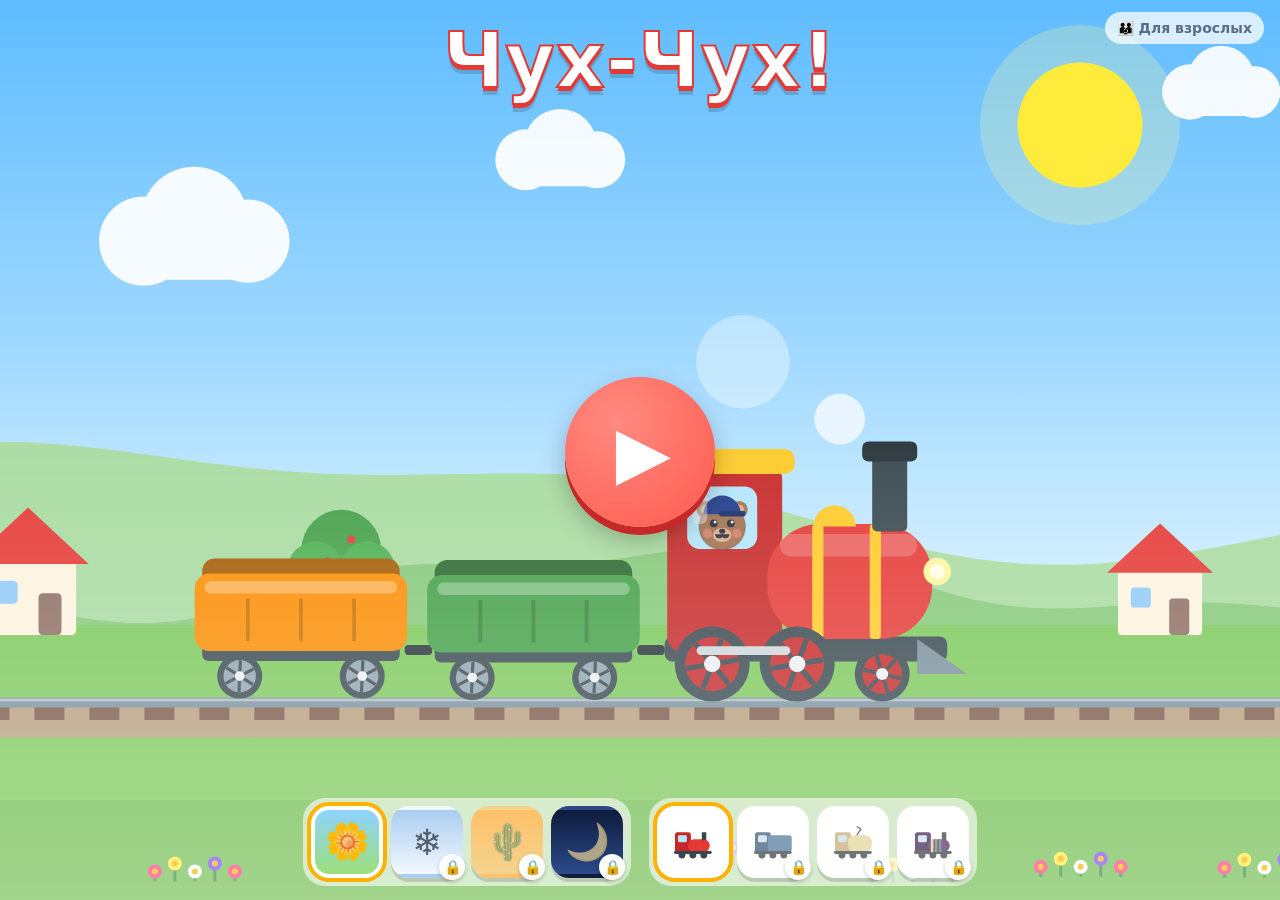
==== train-game/web/index.html @ 0db6967d "Add Chuh-Chuh kids train game with Android wrapper and Play subscription Co-Authored-By: Claude Opus" ====
<!doctype html>
<html lang="ru">
<head>
<meta charset="utf-8">
<meta name="viewport" content="width=device-width,initial-scale=1,maximum-scale=1,user-scalable=no,viewport-fit=cover">
<meta name="theme-color" content="#6ec6ff">
<title>Чух-Чух!</title>
<link rel="stylesheet" href="style.css">
</head>
<body>
<canvas id="game"></canvas>

<!-- Игровой интерфейс -->
<div id="hud" class="hidden">
  <button id="btnHome" class="round" aria-label="Домой">🏠</button>
  <div id="stars"><span class="star">⭐</span><b id="starCount">0</b></div>
  <div id="progress"></div>
  <button id="btnHonk" class="round big" aria-label="Гудок">📯</button>
</div>

<!-- Главное меню -->
<div id="menu">
  <button id="btnParents" class="parents" aria-label="Для взрослых">👪 Для взрослых</button>
  <h1 class="logo">Чух-Чух!</h1>
  <button id="btnPlay" class="play" aria-label="Играть"><span>▶</span></button>
  <div class="pickers">
    <div class="row" id="worlds"></div>
    <div class="row" id="locos"></div>
  </div>
</div>

<!-- Родительский контроль -->
<div id="gate" class="overlay hidden">
  <div class="card gate-card">
    <button class="close" data-close="gate" aria-label="Закрыть">✕</button>
    <h2>Для взрослых</h2>
    <p class="muted">Нажмите цифры по порядку:</p>
    <p id="gateTask" class="gate-task"></p>
    <div id="gateDots" class="dots"></div>
    <div id="gatePad" class="pad"></div>
  </div>
</div>

<!-- Раздел для родителей -->
<div id="parents" class="overlay hidden">
  <div class="card">
    <button class="close" data-close="parents" aria-label="Закрыть">✕</button>
    <h2>Для взрослых</h2>
    <div class="list">
      <div class="item">
        <div><b>Звук</b><div class="muted">Гудки и весёлые звуки</div></div>
        <button id="btnSound" class="toggle"></button>
      </div>
      <div class="item">
        <div><b>Чух-Чух! Плюс</b><div id="subStatus" class="muted"></div></div>
        <button id="btnSub" class="btn"></button>
      </div>
      <div class="item">
        <div><b>Восстановить покупки</b><div class="muted">Если подписка уже оформлена</div></div>
        <button id="btnRestore" class="btn ghost">Восстановить</button>
      </div>
    </div>
    <p class="muted small">Без рекламы. Приложение не собирает личные данные и не требует интернета для игры.
      <a href="privacy.html">Политика конфиденциальности</a> · <a href="privacy.html#terms">Условия</a></p>
    <p id="demoNote" class="muted small hidden">Демо-режим браузера: покупки имитируются. <a href="#" id="demoReset">Сбросить</a></p>
  </div>
</div>

<!-- Подписка -->
<div id="paywall" class="overlay hidden">
  <div class="card pay-card">
    <button class="close" data-close="paywall" aria-label="Закрыть">✕</button>
    <h2>Чух-Чух! Плюс</h2>
    <ul class="perks">
      <li>❄️ 🌵 🌙 Три новых мира: зима, пустыня и ночь</li>
      <li>🚃 Тепловоз, электричка и радужный паровоз</li>
      <li>🎁 Все новые поезда и миры — без доплат</li>
      <li>🚫 Никакой рекламы — как и в бесплатной версии</li>
    </ul>
    <div id="plans" class="plans"></div>
    <button id="btnBuy" class="btn cta"></button>
    <p id="payTerms" class="muted small"></p>
    <p class="small"><a href="#" id="payRestore">Восстановить покупки</a> · <a href="privacy.html#terms">Условия</a> · <a href="privacy.html">Конфиденциальность</a></p>
    <p id="payMsg" class="msg"></p>
  </div>
</div>

<script src="billing.js"></script>
<script src="game.js"></script>
</body>
</html>
---- train-game/web/style.css ----
:root {
  --ink: #23324d;
  --muted: #5d6b85;
  --card: #ffffff;
  --accent: #ff5a4e;
  --accent2: #ffb300;
  --ok: #2e9d57;
  --line: #e4e9f2;
  --pad: max(16px, env(safe-area-inset-left));
}
* { box-sizing: border-box; -webkit-tap-highlight-color: transparent; }
html, body {
  margin: 0; height: 100%; overflow: hidden; background: #6ec6ff;
  font-family: "Trebuchet MS", "Nunito", system-ui, -apple-system, "Segoe UI", Roboto, sans-serif;
  color: var(--ink);
  user-select: none; -webkit-user-select: none; touch-action: none;
}
canvas#game { position: fixed; inset: 0; display: block; }
button { font: inherit; color: inherit; border: 0; cursor: pointer; background: none; }
a { color: #1f6fd1; }
.hidden { display: none !important; }

/* ---------- HUD ---------- */
#hud { position: fixed; inset: 0; pointer-events: none; }
#hud > * { pointer-events: auto; }
.round {
  position: absolute; width: 64px; height: 64px; border-radius: 50%;
  background: rgba(255,255,255,.92); font-size: 32px; line-height: 64px;
  box-shadow: 0 4px 0 rgba(0,0,0,.15), 0 6px 16px rgba(0,0,0,.12);
}
.round:active { transform: translateY(3px); box-shadow: 0 1px 0 rgba(0,0,0,.15); }
#btnHome { top: 16px; left: var(--pad); }
#btnHonk { right: max(20px, env(safe-area-inset-right)); bottom: 20px; width: 96px; height: 96px; font-size: 50px; line-height: 96px; background: #ffd54f; }
#stars {
  position: absolute; top: 22px; left: calc(var(--pad) + 80px);
  background: rgba(255,255,255,.92); border-radius: 30px; padding: 6px 18px 6px 10px;
  font-size: 26px; font-weight: 800; display: flex; align-items: center; gap: 6px;
  box-shadow: 0 3px 0 rgba(0,0,0,.12);
}
#stars.bump { animation: bump .35s; }
@keyframes bump { 50% { transform: scale(1.25); } }
#progress { position: absolute; top: 30px; left: 50%; transform: translateX(-50%); display: flex; gap: 10px; }
#progress i { width: 22px; height: 22px; border-radius: 50%; background: rgba(255,255,255,.55); border: 3px solid rgba(255,255,255,.9); }
#progress i.on { background: var(--accent2); }

/* ---------- Menu ---------- */
#menu {
  position: fixed; inset: 0; display: flex; flex-direction: column; align-items: center; justify-content: space-between;
  padding: 12px var(--pad) 14px;
  background: linear-gradient(to bottom, rgba(255,255,255,.0) 40%, rgba(255,255,255,.35));
}
.logo {
  margin: 4px 0 0; font-size: clamp(40px, 9vh, 76px); font-weight: 900; letter-spacing: 1px; color: #fff;
  text-shadow: 0 4px 0 #e53935, 0 8px 0 rgba(0,0,0,.15);
  -webkit-text-stroke: 2px #e53935;
}
.play {
  width: clamp(96px, 26vh, 150px); height: clamp(96px, 26vh, 150px); border-radius: 50%;
  background: radial-gradient(circle at 35% 30%, #ff8a80, var(--accent));
  color: #fff; font-size: clamp(44px, 12vh, 72px);
  box-shadow: 0 8px 0 #c62828, 0 12px 24px rgba(0,0,0,.25);
  animation: pulse 1.6s ease-in-out infinite;
}
.play span { display: inline-block; transform: translateX(6%); }
.play:active { transform: translateY(6px); box-shadow: 0 2px 0 #c62828; animation: none; }
@keyframes pulse { 50% { transform: scale(1.07); } }
.parents {
  position: absolute; top: 12px; right: max(16px, env(safe-area-inset-right));
  font-size: 14px; font-weight: 700; padding: 8px 12px; border-radius: 20px;
  background: rgba(255,255,255,.75); color: var(--muted);
}
.pickers { display: flex; gap: 18px; flex-wrap: wrap; justify-content: center; }
.row { display: flex; gap: 8px; background: rgba(255,255,255,.6); padding: 8px; border-radius: 22px; }
.pick {
  position: relative; width: clamp(54px, 15vh, 72px); height: clamp(54px, 15vh, 72px); border-radius: 18px;
  font-size: clamp(26px, 7.5vh, 36px); display: grid; place-items: center;
  box-shadow: 0 4px 0 rgba(0,0,0,.15); border: 4px solid transparent;
}
.pick svg { width: 86%; height: 86%; }
.pick.sel { border-color: #fff; outline: 4px solid var(--accent2); }
.pick.locked > :not(.lock) { filter: saturate(.35) opacity(.75); }
.pick .lock {
  position: absolute; right: -6px; bottom: -6px; width: 26px; height: 26px; border-radius: 50%;
  background: #fff; font-size: 14px; display: grid; place-items: center; box-shadow: 0 2px 4px rgba(0,0,0,.2);
}
.wiggle { animation: wiggle .45s; }
@keyframes wiggle { 20% { transform: rotate(-10deg); } 40% { transform: rotate(9deg); } 60% { transform: rotate(-6deg); } 80% { transform: rotate(3deg); } }
.pop-in { animation: popin .3s; }
@keyframes popin { 0% { transform: scale(.7); } 70% { transform: scale(1.1); } }

/* ---------- Overlays ---------- */
.overlay {
  position: fixed; inset: 0; background: rgba(20,30,55,.55); display: grid; place-items: center; padding: 12px; z-index: 10;
  touch-action: pan-y;
}
.card {
  position: relative; background: var(--card); border-radius: 24px; padding: 18px 22px; width: min(560px, 100%);
  max-height: calc(100vh - 24px); overflow-y: auto; box-shadow: 0 20px 50px rgba(0,0,0,.3); user-select: text;
  animation: popin .25s;
}
.card h2 { margin: 0 40px 8px 0; font-size: 22px; }
.close { position: absolute; top: 10px; right: 10px; width: 44px; height: 44px; border-radius: 50%; background: #f0f3f8; font-size: 20px; }
.muted { color: var(--muted); }
.small { font-size: 13px; line-height: 1.45; }
.btn { background: var(--accent); color: #fff; font-weight: 800; padding: 10px 16px; border-radius: 14px; white-space: nowrap; }
.btn.ghost { background: #eef2f8; color: var(--ink); }
.btn:disabled { opacity: .5; }
.list { display: flex; flex-direction: column; }
.item { display: flex; align-items: center; justify-content: space-between; gap: 12px; padding: 10px 0; border-bottom: 1px solid var(--line); }
.toggle { width: 58px; height: 34px; border-radius: 20px; background: #cfd6e2; position: relative; transition: background .2s; }
.toggle::after { content: ""; position: absolute; top: 4px; left: 4px; width: 26px; height: 26px; border-radius: 50%; background: #fff; transition: left .2s; }
.toggle.on { background: var(--ok); }
.toggle.on::after { left: 28px; }

/* gate */
.gate-card { width: min(420px, 100%); text-align: center; }
.gate-task { font-size: 24px; font-weight: 800; margin: 4px 0 8px; }
.dots { display: flex; gap: 10px; justify-content: center; margin-bottom: 10px; }
.dots i { width: 14px; height: 14px; border-radius: 50%; background: #dfe5ee; }
.dots i.on { background: var(--ink); }
.pad { display: grid; grid-template-columns: repeat(5, 1fr); gap: 8px; }
.pad button { height: 48px; border-radius: 12px; background: #eef2f8; font-size: 22px; font-weight: 800; }
.pad button:active { background: #dbe3ef; }
.shake { animation: shake .4s; }
@keyframes shake { 25% { transform: translateX(-8px); } 50% { transform: translateX(8px); } 75% { transform: translateX(-4px); } }

/* paywall */
.pay-card { width: min(620px, 100%); }
.perks { list-style: none; padding: 0; margin: 0 0 12px; display: grid; gap: 6px; font-size: 15px; }
.plans { display: grid; grid-template-columns: 1fr 1fr; gap: 10px; margin-bottom: 12px; }
.plan {
  position: relative; text-align: left; border: 3px solid var(--line); border-radius: 16px; padding: 12px 14px; background: #fff;
}
.plan.sel { border-color: var(--accent); background: #fff6f5; }
.plan b { display: block; font-size: 16px; }
.plan .price { font-size: 20px; font-weight: 900; margin-top: 2px; }
.plan .badge { position: absolute; top: -11px; right: 10px; background: var(--accent2); color: #3a2a00; font-size: 12px; font-weight: 800; padding: 3px 8px; border-radius: 10px; }
.cta { width: 100%; font-size: 18px; padding: 14px; }
.msg { min-height: 1em; font-weight: 700; color: var(--ok); margin: 6px 0 0; }
.msg.err { color: #c62828; }
@media (max-height: 420px) {
  .card { padding: 12px 16px; }
  .perks { grid-template-columns: 1fr 1fr; font-size: 13px; }
}
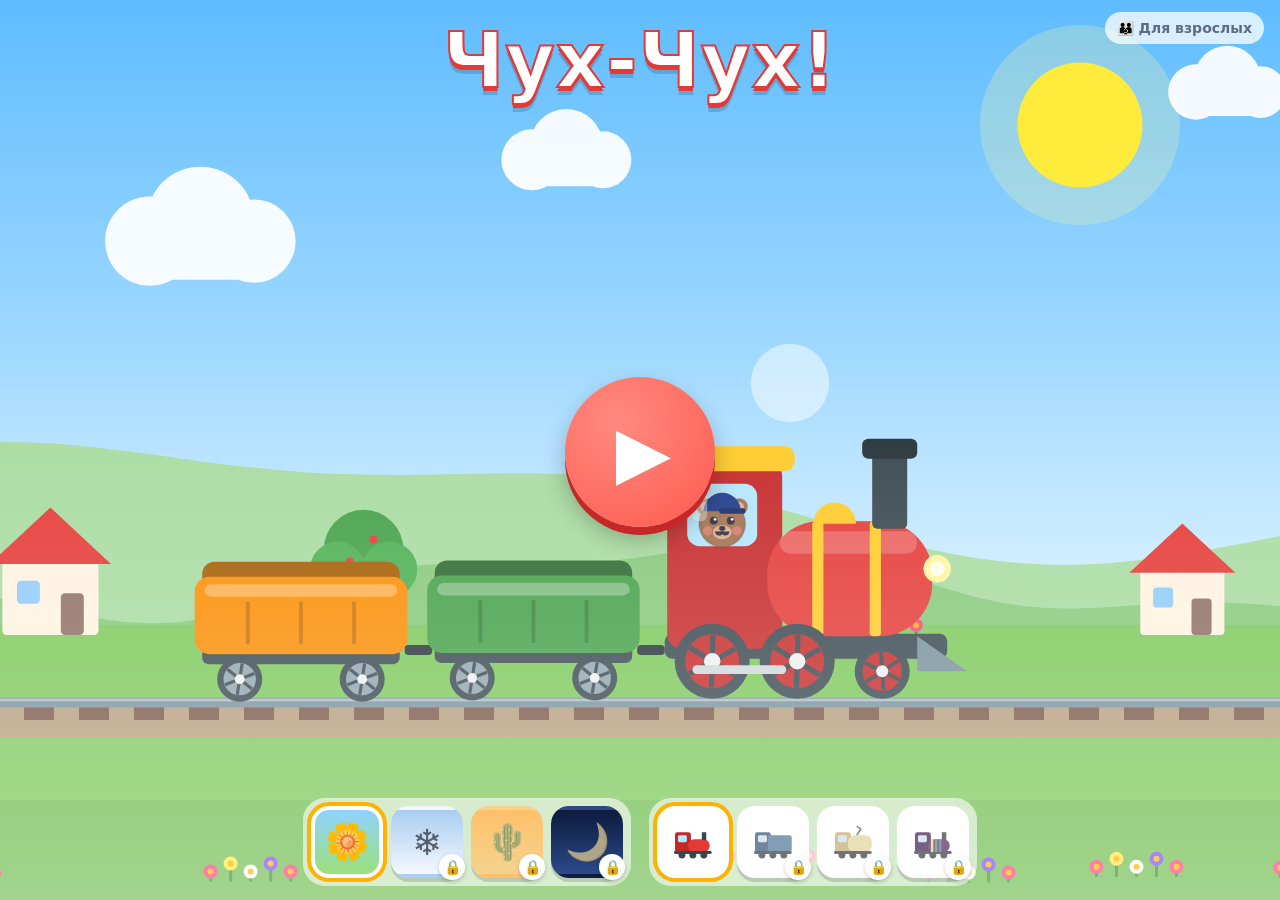
==== commit b07fddbd: "Add background music and animal voices Co-Authored-By: Claude Opus 5.5 <noreply@anthropic.com> Claud" ====
--- a/train-game/web/index.html
+++ b/train-game/web/index.html
@@ -52,6 +52,10 @@
         <button id="btnSound" class="toggle"></button>
       </div>
       <div class="item">
+        <div><b>Музыка</b><div class="muted">Тихая мелодия во время поездки</div></div>
+        <button id="btnMusic" class="toggle"></button>
+      </div>
+      <div class="item">
         <div><b>Чух-Чух! Плюс</b><div id="subStatus" class="muted"></div></div>
         <button id="btnSub" class="btn"></button>
       </div>
